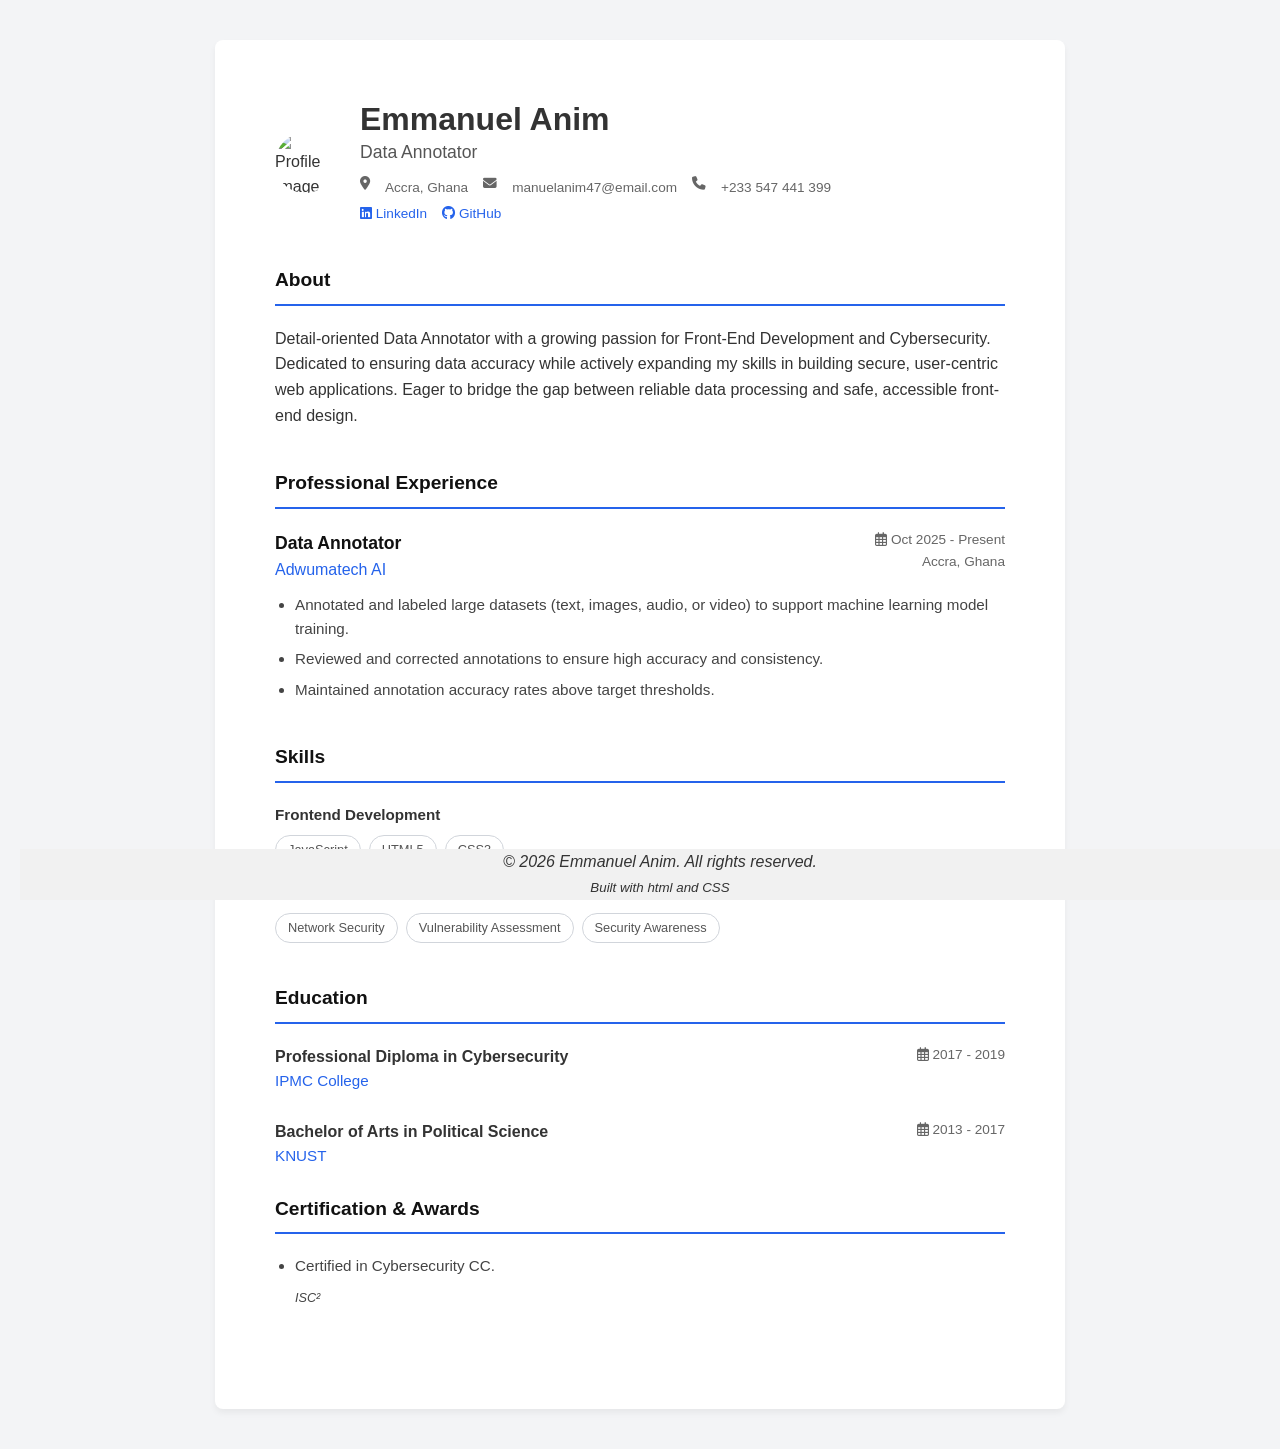
==== project.html @ da3f78e6 "Save changes to project files" ====
<!DOCTYPE html>
<html lang="en">
<head>
    <meta charset="UTF-8">
    <meta name="viewport" content="width=device-width, initial-scale=1.0">
    <title>Emmanuel Anim - Resume</title>
    <link rel="stylesheet" href="project.css">
    <link rel="stylesheet" href="https://cdnjs.cloudflare.com/ajax/libs/font-awesome/6.4.0/css/all.min.css">
</head>
<body>
    <main class="resume-container">
        
        <header class="profile-header">
            <img src="https://as1.ftcdn.net/v2/jpg/05/69/40/36/1000_F_569403685_wBdRDeIIg52MneGRb82bnbxtpNCKgmqS.jpg" alt="Profile Image" class="profile-img"> 
            <div class="profile-info">
                <h1>Emmanuel Anim</h1>
                <p class="subtitle">Data Annotator</p>
                
                <div class="contact-links">
                    <i class="fas fa-map-marker-alt"></i> Accra, Ghana</span>
                    <i class="fas fa-envelope"></i> manuelanim47@email.com</span>
                     <i class="fas fa-phone"></i> +233 547 441 399</span>
                </div>
                
                <div class="social-links">
                    <a href="https://www.linkedin.com/" target="_blank"><i class="fab fa-linkedin"></i> LinkedIn</a>
                    <a href="https://github.com/manuelanim47-dotcom/Emma-Anim" target="_blank"><i class="fab fa-github"></i> GitHub</a>
                </div>
            </div>
        </header>

        <section class="resume-section">
            <h2 class="section-title">About</h2>
            <p>Detail-oriented Data Annotator with a growing passion for Front-End Development and Cybersecurity. Dedicated to ensuring data accuracy while actively expanding my skills in building secure, user-centric web applications. Eager to bridge the gap between reliable data processing and safe, accessible front-end design.</p>
        </section>

        <section class="resume-section">
            <h2 class="section-title">Professional Experience</h2>
            
            <div class="experience-item">
                <div class="item-header">
                    <div class="item-title-group">
                        <h3>Data Annotator</h3>
                        <a href="https://www.adwumatech.ai/" target="_blank">Adwumatech AI</a>
                    </div>
                    <div class="item-meta">
                        <span><i class="far fa-calendar-alt"></i> Oct 2025 - Present</span>
                        <span>Accra, Ghana</span>
                    </div>
                </div>
                <ul class="experience-list">
                    <li>Annotated and labeled large datasets (text, images, audio, or video) to support machine learning model training.</li>
                    <li>Reviewed and corrected annotations to ensure high accuracy and consistency.</li>
                    <li>Maintained annotation accuracy rates above target thresholds.</li>
                </ul>
            </div>

            </section>

        <section class="resume-section">
            <h2 class="section-title">Skills</h2>
            
            <div class="skill-category">
                <h4>Frontend Development</h4>
                <div class="tags-container">
                    <span class="tag">JavaScript</span>
                    <span class="tag">HTML5</span>
                    <span class="tag">CSS3</span>
                </div>
            </div>
                <div class="skill-category">
                    <h4>Cybersecurity</h4>
                    <div class="tags-container">
                        <span class="tag">Network Security</span>
                        <span class="tag">Vulnerability Assessment</span>
                        <span class="tag">Security Awareness</span>
                    </div>  
            </div>
        </section>

        <section>
            <h2 class="section-title">Education</h2>
            
            <div class="education-item">
                <div class="item-header">
                    <div class="item-title-group">
                        <h4>Professional Diploma in Cybersecurity</h4>
                        <p class="company-link">IPMC College</p>
                    </div>
                    <div class="item-meta">
                        <span><i class="far fa-calendar-alt"></i> 2017 - 2019</span>
                    </div>
                </div>
            </div>
            <div Class="education-item">
                <div class="item-header">
                    <div clas="item-title-group">
                        <h4>Bachelor of Arts in Political Science</h4>
                        <p class="company-link">KNUST</p>
                    </div>
                    <div class="item-meta">
                        <span><i class="far fa-calendar-alt"></i> 2013 - 2017</span>
                    </div>
                </div>

            </div>
        </section>

<section class="resume-section">
            <h2 class="section-title">Certification & Awards</h2>
            <div class="experience-item">
                <div class="item-header">
                    <div class="item-title-group">   
                <ul class="experience-list">
                    <li>Certified in Cybersecurity CC.</li>
                    <p><small><i>ISC²</i></small></p>
                </ul>            
            </div>
            </section>

    </main>
</body>
<footer>    
     <p><i>© 2026 Emmanuel Anim. All rights reserved.</i></p>
     <p><small><i>Built with html and CSS</i></small></p>
</footer>
</html>
---- project.css ----
/* --- 1. GLOBAL RESET & BASE STYLES --- */
* {
    margin: 0;
    padding: 0;
    box-sizing: border-box;
}

body {
    font-family: 'Segoe UI', Tahoma, Geneva, Verdana, sans-serif;
    background-color: #f3f4f6;
    color: #333;
    line-height: 1.6;
    padding: 40px 20px;
}

a {
    text-decoration: none;
    color: #2563eb;
}

a:hover {
    text-decoration: underline;
}

/* --- 2. MAIN CONTAINER --- */
.resume-container {
    max-width: 850px;
    margin: 0 auto;
    background-color: #ffffff;
    padding: 60px;
    border-radius: 8px;
    box-shadow: 0 4px 6px rgba(0, 0, 0, 0.05);
} 

/* --- 3. REUSABLE COMPONENTS --- */
.section-title {
    font-size: 1.2rem;
    color: #111;
    margin-bottom: 20px;
    padding-bottom: 8px;
    border-bottom: 2px solid #2563eb;
    text-transform: capitalize;
}

.resume-section {
    margin-bottom: 40px;
}

/* --- 4. HEADER STYLES --- */
.profile-header {
    display: flex;
    align-items: center;
    gap: 25px;
    margin-bottom: 40px;
}

.profile-img {
    width: 60px;
    height: 60px;
    border-radius: 50%;
    object-fit: cover;
}

.profile-info h1 {
    font-size: 2rem;
    font-weight: 700;
    line-height: 1.2;
}

.subtitle {
    font-size: 1.1rem;
    color: #555;
    margin-bottom: 10px;
}

.contact-links,
.social-links {
    display: flex;
    flex-wrap: wrap;
    gap: 15px;
    font-size: 0.85rem;
    color: #666;
}

.social-links {
    margin-top: 5px;
}

/* --- 5. EXPERIENCE & EDUCATION STYLES --- */
.item-header {
    display: flex;
    justify-content: space-between;
    align-items: flex-start;
    margin-bottom: 10px;
}

.item-title-group h3 {
    font-size: 1.1rem;
    color: #111;
}

.company-link {
    font-size: 0.95rem;
    color: #2563eb;
}

.item-meta {
    text-align: right;
    font-size: 0.85rem;
    color: #666;
    display: flex;
    flex-direction: column;
}

.experience-list {
    margin-left: 20px;
    font-size: 0.95rem;
    color: #444;
}

.experience-list li {
    margin-bottom: 6px;
}

.experience-item,
.education-item {
    margin-bottom: 25px;
}

/* --- 6. SKILLS & PROJECTS (TAGS) --- */
.skill-category {
    margin-bottom: 15px;
}

.skill-category h4 {
    font-size: 0.95rem;
    margin-bottom: 8px;
    color: #333;
}

.tags-container {
    display: flex;
    flex-wrap: wrap;
    gap: 8px;
}

.tag {
    font-size: 0.8rem;
    color: #555;
    background-color: transparent;
    border: 1px solid #d1d5db;
    padding: 4px 12px;
    border-radius: 20px;
}

/* --- 7. PROJECTS SPECIFIC --- */
.project-item {
    margin-bottom: 25px;
}

.project-header h3 {
    font-size: 1.1rem;
    margin-bottom: 5px;
    display: flex;
    align-items: center;
    gap: 8px;
}

.project-header h3 a {
    font-size: 0.9rem;
    color: #9ca3af;
}

.project-item p {
    font-size: 0.95rem;
    color: #444;
    margin-bottom: 10px;
}

 footer {
    position: fixed;
    bottom: 0;
    width: 100%;
    background: #f1f1f1;
    text-align: center;
  }
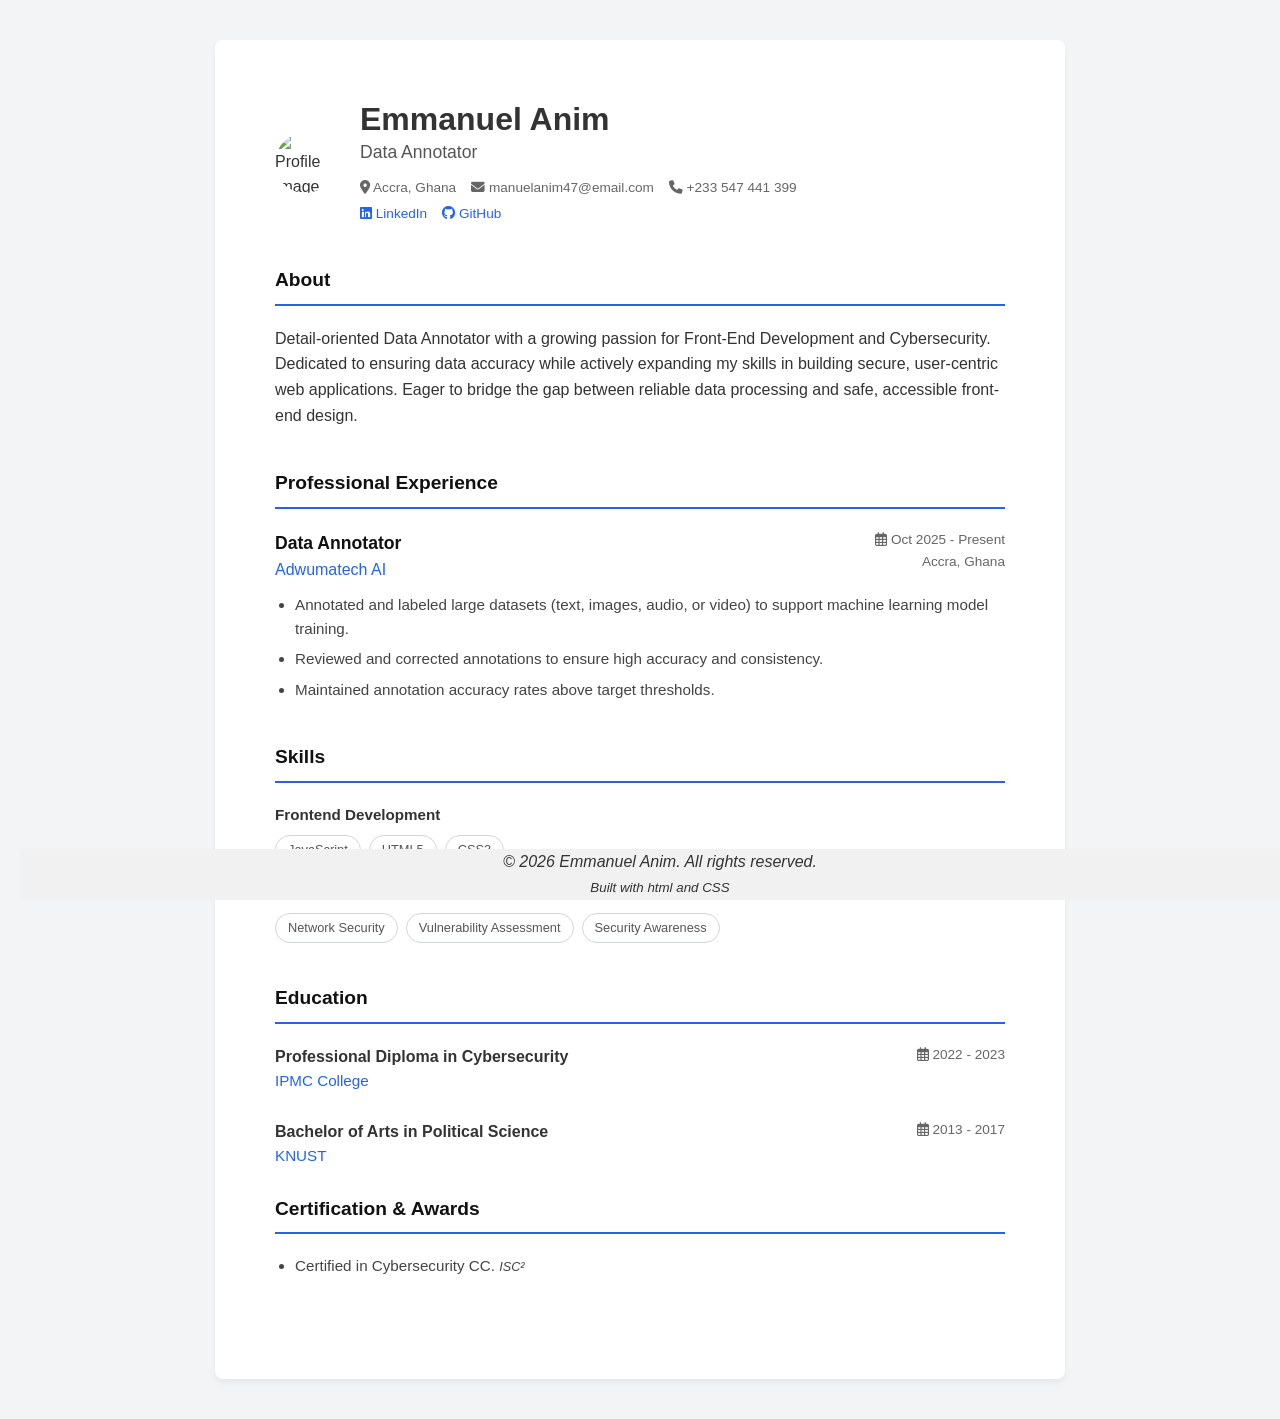
==== commit 8f0ec7c7: "Update LinkedIn profile URL" ====
--- a/project.html
+++ b/project.html
@@ -17,14 +17,14 @@
                 <p class="subtitle">Data Annotator</p>
                 
                 <div class="contact-links">
-                    <i class="fas fa-map-marker-alt"></i> Accra, Ghana</span>
-                    <i class="fas fa-envelope"></i> manuelanim47@email.com</span>
-                     <i class="fas fa-phone"></i> +233 547 441 399</span>
+                    <span><i class="fas fa-map-marker-alt"></i> Accra, Ghana</span>
+                    <span><i class="fas fa-envelope"></i> manuelanim47@email.com</span>
+                    <span><i class="fas fa-phone"></i> +233 547 441 399</span>
                 </div>
                 
                 <div class="social-links">
-                    <a href="https://www.linkedin.com/" target="_blank"><i class="fab fa-linkedin"></i> LinkedIn</a>
-                    <a href="https://github.com/manuelanim47-dotcom/Emma-Anim" target="_blank"><i class="fab fa-github"></i> GitHub</a>
+                    <a href="https://www.linkedin.com/in/emmanuel-anim-a7a1271aa/" target="_blank"><i class="fab fa-linkedin"></i> LinkedIn</a>
+                    <a href="https://github.com/manuelanim47-dotcom/Emma-Anim.git" target="_blank"><i class="fab fa-github"></i> GitHub</a>
                 </div>
             </div>
         </header>
@@ -55,7 +55,7 @@
                 </ul>
             </div>
 
-            </section>
+        </section>
 
         <section class="resume-section">
             <h2 class="section-title">Skills</h2>
@@ -68,13 +68,13 @@
                     <span class="tag">CSS3</span>
                 </div>
             </div>
-                <div class="skill-category">
-                    <h4>Cybersecurity</h4>
-                    <div class="tags-container">
-                        <span class="tag">Network Security</span>
-                        <span class="tag">Vulnerability Assessment</span>
-                        <span class="tag">Security Awareness</span>
-                    </div>  
+            <div class="skill-category">
+                <h4>Cybersecurity</h4>
+                <div class="tags-container">
+                    <span class="tag">Network Security</span>
+                    <span class="tag">Vulnerability Assessment</span>
+                    <span class="tag">Security Awareness</span>
+                </div>
             </div>
         </section>
 
@@ -88,13 +88,13 @@
                         <p class="company-link">IPMC College</p>
                     </div>
                     <div class="item-meta">
-                        <span><i class="far fa-calendar-alt"></i> 2017 - 2019</span>
+                        <span><i class="far fa-calendar-alt"></i> 2022 - 2023</span>
                     </div>
                 </div>
             </div>
-            <div Class="education-item">
+            <div class="education-item">
                 <div class="item-header">
-                    <div clas="item-title-group">
+                    <div class="item-title-group">
                         <h4>Bachelor of Arts in Political Science</h4>
                         <p class="company-link">KNUST</p>
                     </div>
@@ -102,26 +102,25 @@
                         <span><i class="far fa-calendar-alt"></i> 2013 - 2017</span>
                     </div>
                 </div>
-
             </div>
         </section>
 
-<section class="resume-section">
+        <section class="resume-section">
             <h2 class="section-title">Certification & Awards</h2>
             <div class="experience-item">
-                <div class="item-header">
-                    <div class="item-title-group">   
                 <ul class="experience-list">
-                    <li>Certified in Cybersecurity CC.</li>
-                    <p><small><i>ISC²</i></small></p>
-                </ul>            
+                    <li>Certified in Cybersecurity CC. 
+                    <small><i>ISC²</i></small></li>
+                </ul>
             </div>
-            </section>
+        </section>
 
-    </main>
+    </main> 
+
+    <footer>
+        <p><i>© 2026 Emmanuel Anim. All rights reserved.</i></p>
+        <p><small><i>Built with html and CSS</i></small></p>
+    </footer>
+
 </body>
-<footer>    
-     <p><i>© 2026 Emmanuel Anim. All rights reserved.</i></p>
-     <p><small><i>Built with html and CSS</i></small></p>
-</footer>
 </html>
